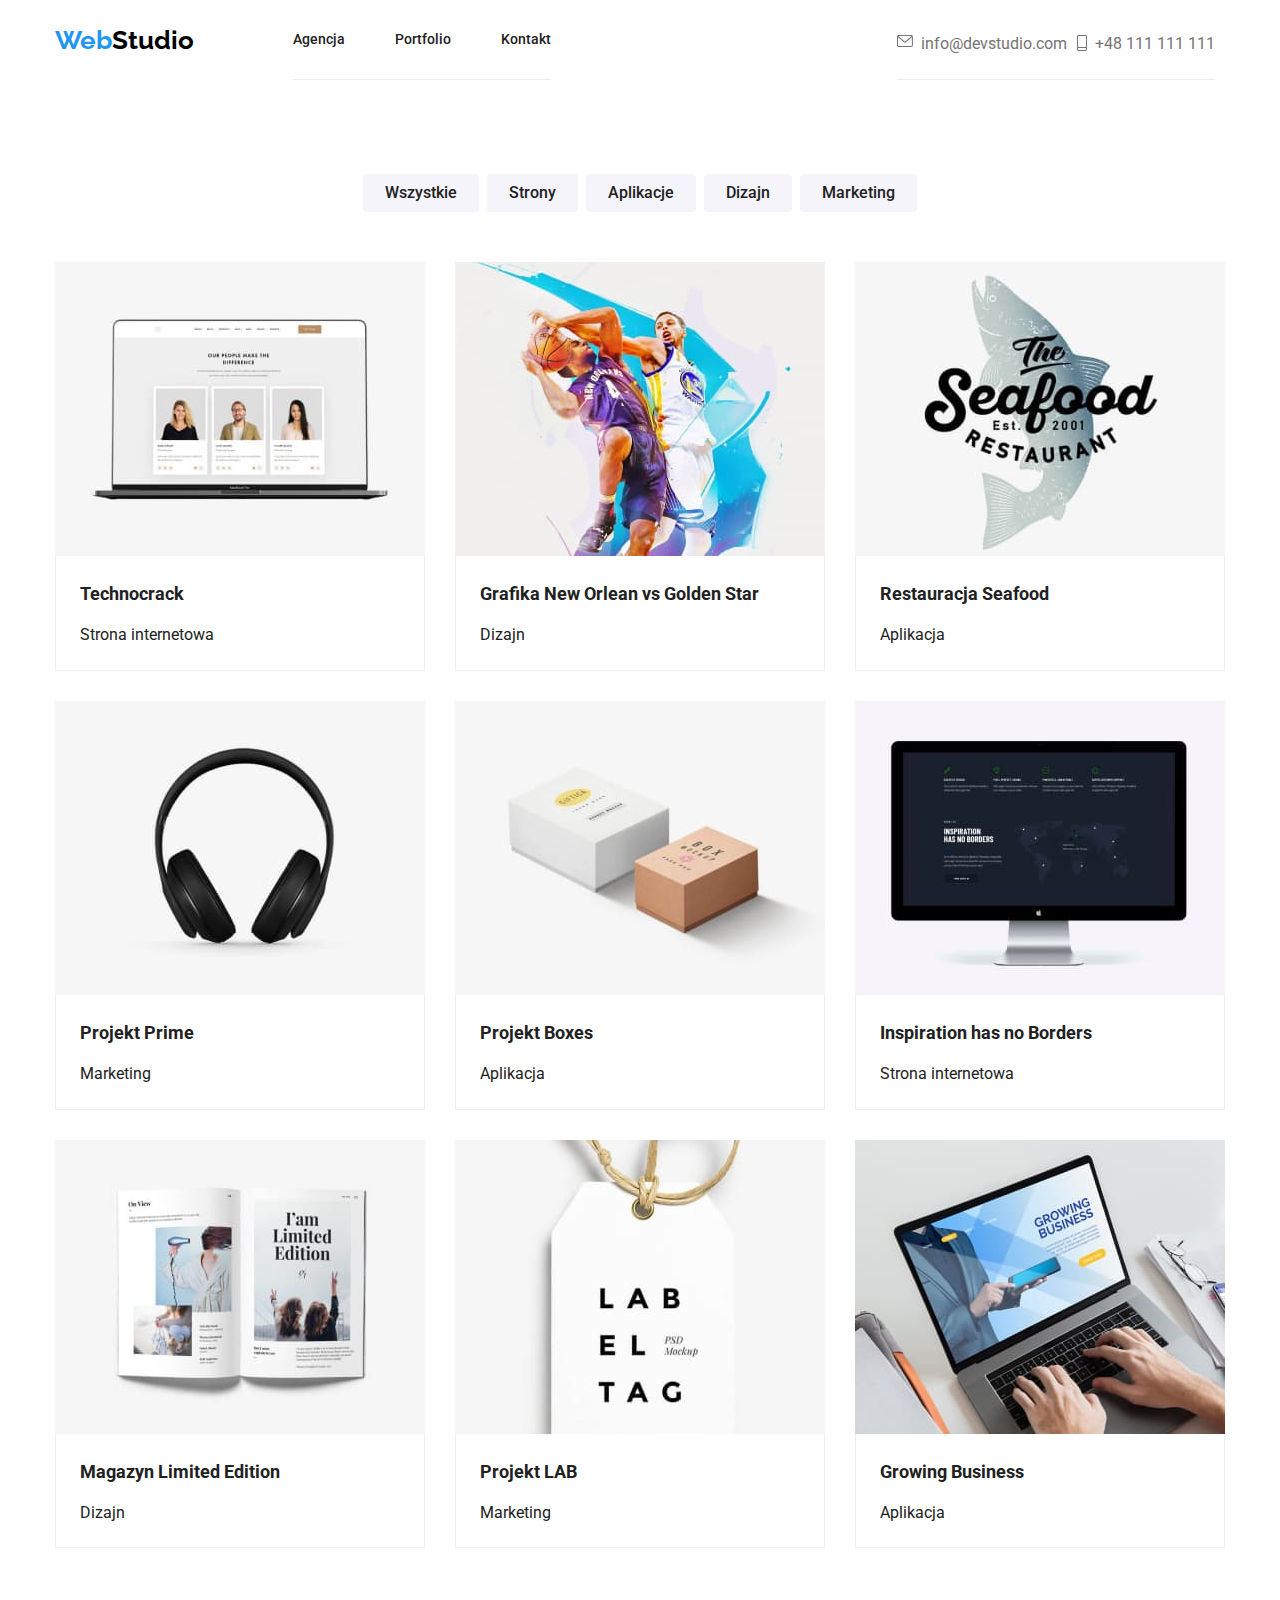
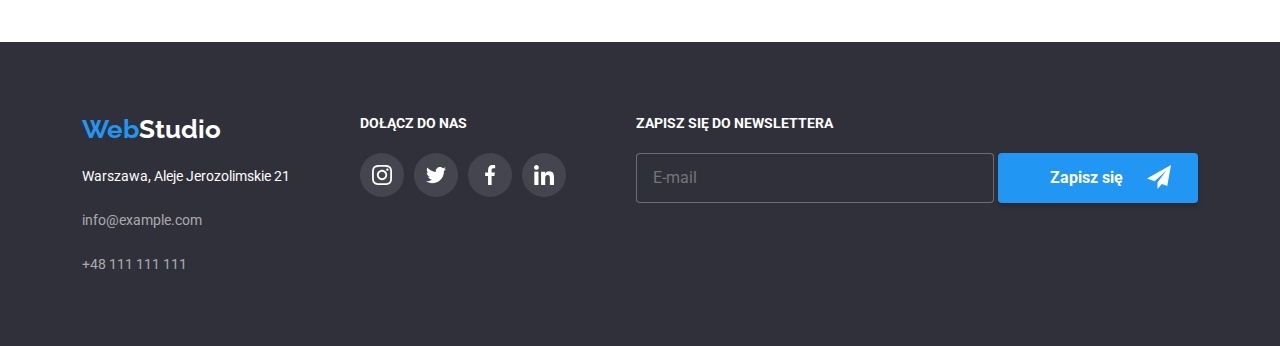
==== portfolio.html @ ea5249db "uppdated" ====
<!DOCTYPE html>
<html lang="en">
  <head>
    <meta charset="UTF-8" />
    <meta http-equiv="X-UA-Compatible" content="IE=edge" />
    <meta name="viewport" content="width=device-width, initial-scale=1.0" />
    <title>Document</title>
    <link
      rel="stylesheet"
      href="https://cdnjs.cloudflare.com/ajax/libs/modern-normalize/1.0.0/modern-normalize.min.css"
    />
    <link rel="preconnect" href="https://fonts.googleapis.com" />
    <link rel="preconnect" href="https://fonts.gstatic.com" crossorigin />
    <link
      href="https://fonts.googleapis.com/css2?family=Raleway:wght@700&family=Roboto:wght@400;500;700;900&display=swap"
      rel="stylesheet"
    />
    <link rel="stylesheet" href="./css/main.css" />
  </head>
  <body>
    <header-nav>
      <div class="container">
        <div class="header">
          <nav class="header-content">
            <a class="webstudio" href="/index.html"
              ><span class="webstudio__logo">Web</span
              ><span class="webstudio__logo2">Studio</span></a
            >
            <ul class="header-nav">
              <li>
                <a class="header-nav__link" href="./index.html">Agencja</a>
              </li>
              <li>
                <a class="header-nav__link" href="./portfolio.html"
                  >Portfolio</a
                >
              </li>
              <li><a class="header-nav__link" href="/kontakt">Kontakt</a></li>
            </ul>
          </nav>
          <ul class="header-nav-mail">
            <li>
              <a class="header-nav-mail__contact" href="mailto:info@devstudio.com"
                ><svg class="header-nav-mail__icon" width="16" height="12">
                  <use href="./images/icons.svg#icon-envelope"></use></svg>info@devstudio.com</a>
            </li>

            <li>
              <a class="header-nav-mail__contact" href="tel:+48111111111"
                ><svg class="header-nav-mail__icon" width="10" height="16">
                  <use href="./images/icons.svg#icon-Vector-tel"></use></svg>+48 111 111 111</a
              >
            </li>
          </ul>
        </div>
      </div>
    </header-nav>

    <main>
      <section>
        <div class="container">
          <ul class="portfolio">
            <li>
              <button class="portfolio__button" type="button">Wszystkie</button>
            </li>
            <li>
              <button class="portfolio__button" type="button">Strony</button>
            </li>
            <li>
              <button class="portfolio__button" type="button">Aplikacje</button>
            </li>
            <li>
              <button class="portfolio__button" type="button">Dizajn</button>
            </li>
            <li>
              <button class="portfolio__button" type="button">Marketing</button>
            </li>
          </ul>

          <ul class="grid">
            <li class="grid__item">
              <div class="grid__overlay--hidden">
                <img
                  src="./images/img8.jpg"
                  alt="strona internetowa technocrack"
                  width="370"
                  height="294"
                />
                <div class="grid__overlay">
                  <p class="grid__overlay-text">
                    Technocrack jest popularną platformą wykorzystywaną do
                    rozpowszechniania koronawirusa. Firmy wykorzystują tę
                    platformę do celów szpiegowskich i ataków na
                    niezabezpieczone serwery konkurencji
                  </p>
                </div>
              </div>
              <div class="grid__border-img">
                <h4 class="grid__title">Technocrack</h4>
                <h3 class="grid__subtitle">Strona internetowa</h3>
              </div>
            </li>
            <li class="grid__item">
              <div class="grid__overlay--hidden">
                <img
                  src="./images/img9.jpg"
                  alt="Grafika New Orlean vs Golden Star"
                  width="370"
                  height="294"
                />
                <div class="grid__overlay">
                  <p class="grid__overlay-text">
                    Technocrack jest popularną platformą wykorzystywaną do
                    rozpowszechniania koronawirusa. Firmy wykorzystują tę
                    platformę do celów szpiegowskich i ataków na
                    niezabezpieczone serwery konkurencji
                  </p>
                </div>
              </div>
              <div class="grid__border-img">
                <h4 class="grid__title">Grafika New Orlean vs Golden Star</h4>
                <h3 class="grid__subtitle">Dizajn</h3>
              </div>
            </li>
            <li class="grid__item">
              <div class="grid__overlay--hidden">
                <img
                  src="./images/img10.jpg"
                  alt="webstudio__logo aplikacji Restauracja Seafood"
                  width="370"
                  height="294"
                />
                <div class="grid__overlay">
                  <p class="grid__overlay-text">
                    Technocrack jest popularną platformą wykorzystywaną do
                    rozpowszechniania koronawirusa. Firmy wykorzystują tę
                    platformę do celów szpiegowskich i ataków na
                    niezabezpieczone serwery konkurencji
                  </p>
                </div>
              </div>
              <div class="grid__border-img">
                <h4 class="grid__title">Restauracja Seafood</h4>
                <h3 class="grid__subtitle">Aplikacja</h3>
              </div>
            </li>
            <li class="grid__item">
              <div class="grid__overlay--hidden">
                <img
                  src="./images/img11.jpg"
                  alt="Projekt Prime sluchawki"
                  width="370"
                  height="294"
                />
                <div class="grid__overlay">
                  <p class="grid__overlay-text">
                    Technocrack jest popularną platformą wykorzystywaną do
                    rozpowszechniania koronawirusa. Firmy wykorzystują tę
                    platformę do celów szpiegowskich i ataków na
                    niezabezpieczone serwery konkurencji
                  </p>
                </div>
              </div>
              <div class="grid__border-img">
                <h4 class="grid__title">Projekt Prime</h4>
                <h3 class="grid__subtitle">Marketing</h3>
              </div>
            </li>
            <li class="grid__item">
              <div class="grid__overlay--hidden">
                <img
                  src="./images/img12.jpg"
                  alt="Projekt Boxes dwa pudelka"
                  width="370"
                  height="294"
                />
                <div class="grid__overlay">
                  <p class="grid__overlay-text">
                    Technocrack jest popularną platformą wykorzystywaną do
                    rozpowszechniania koronawirusa. Firmy wykorzystują tę
                    platformę do celów szpiegowskich i ataków na
                    niezabezpieczone serwery konkurencji
                  </p>
                </div>
              </div>
              <div class="grid__border-img">
                <h4 class="grid__title">Projekt Boxes</h4>
                <h3 class="grid__subtitle">Aplikacja</h3>
              </div>
            </li>
            <li class="grid__item">
              <div class="grid__overlay--hidden">
                <img
                  src="./images/img13.jpg"
                  alt="Inspiration has no Borders monitor"
                  width="370"
                  height="294"
                />
                <div class="grid__overlay">
                  <p class="grid__overlay-text">
                    Technocrack jest popularną platformą wykorzystywaną do
                    rozpowszechniania koronawirusa. Firmy wykorzystują tę
                    platformę do celów szpiegowskich i ataków na
                    niezabezpieczone serwery konkurencji
                  </p>
                </div>
              </div>
              <div class="grid__border-img">
                <h4 class="grid__title">Inspiration has no Borders</h4>
                <h3 class="grid__subtitle">Strona internetowa</h3>
              </div>
            </li>
            <li class="grid__item">
              <div class="grid__overlay--hidden">
                <img
                  src="./images/img14.jpg"
                  alt="Magazyn Limited Edition"
                  width="370"
                  height="294"
                />
                <div class="grid__overlay">
                  <p class="grid__overlay-text">
                    Technocrack jest popularną platformą wykorzystywaną do
                    rozpowszechniania koronawirusa. Firmy wykorzystują tę
                    platformę do celów szpiegowskich i ataków na
                    niezabezpieczone serwery konkurencji
                  </p>
                </div>
              </div>
              <div class="grid__border-img">
                <h4 class="grid__title">Magazyn Limited Edition</h4>
                <h3 class="grid__subtitle">Dizajn</h3>
              </div>
            </li>
            <li class="grid__item">
              <div class="grid__overlay--hidden">
                <img
                  src="./images/img15.jpg"
                  alt="Projekt LAB etykieta"
                  width="370"
                  height="294"
                />
                <div class="grid__overlay">
                  <p class="grid__overlay-text">
                    Technocrack jest popularną platformą wykorzystywaną do
                    rozpowszechniania koronawirusa. Firmy wykorzystują tę
                    platformę do celów szpiegowskich i ataków na
                    niezabezpieczone serwery konkurencji
                  </p>
                </div>
              </div>
              <div class="grid__border-img">
                <h4 class="grid__title">Projekt LAB</h4>
                <h3 class="grid__subtitle">Marketing</h3>
              </div>
            </li>
            <li class="grid__item">
              <div class="grid__overlay--hidden">
                <img
                  src="./images/img16.jpg"
                  alt="Growing Business strona aplikacji"
                  width="370"
                  height="294"
                />
                <div class="grid__overlay">
                  <p class="grid__overlay-text">
                    Technocrack jest popularną platformą wykorzystywaną do
                    rozpowszechniania koronawirusa. Firmy wykorzystują tę
                    platformę do celów szpiegowskich i ataków na
                    niezabezpieczone serwery konkurencji
                  </p>
                </div>
              </div>
              <div class="grid__border-img">
                <h4 class="grid__title">Growing Business</h4>
                <h3 class="grid__subtitle">Aplikacja</h3>
              </div>
            </li>
          </ul>
        </div>
      </section>
    </main>

    <footer class="footer-container">
      <div class="container">
        <div class="footer-layout">
          <div class="footer">
            <div class="footer__webstudio">
              <a class="footer__webstudio-link" href="/"
                ><span class="footer__webstudio-logo">Web</span
                ><span class="footer__webstudio-logo3"> Studio</span></a
              >
            </div>
            <address class="footer__adress">
              Warszawa, Aleje Jerozolimskie 21
            </address>
            <ul class="footer-mail">
              <li class="footer-mail__contact">
                <a class="footer-mail__contact-link" href="mailto:info@example.com"
                  >info@example.com</a
                >
              </li>
              <li class="footer-mail__contact">
                <a class="footer-mail__contact-link" href="tel:+48111111111"
                  >+48 111 111 111</a
                >
              </li>
            </ul>
          </div>
          <div class="SM-footer">
            <span class="SM-footer__join-us">Dołącz do nas</span>
            <ul class="SM-footer__list">
              <li class="SM-footer__items">
                <a class="SM-footer__link" href="#"
                  ><svg class="SM-footer__icon" width="20" height="20">
                    <use
                      href="./images/icons.svg#icon-instagram-footer"
                    ></use></svg></a>
              </li>
              <li class="SM-footer__items">
                <a class="SM-footer__link" href="#"
                  ><svg class="SM-footer__icon" width="20" height="20">
                    <use
                      href="./images/icons.svg#icon-twitter-footer"
                    ></use></svg></a>
              </li>
              <li class="SM-footer__items">
                <a class="SM-footer__link" href="#"
                  ><svg class="SM-footer__icon" width="20" height="20">
                    <use
                      href="./images/icons.svg#icon-facebook-footer"
                    ></use></svg></a>
              </li>
              <li class="SM-footer__items">
                <a class="SM-footer__link" href="#"
                  ><svg class="SM-footer__icon" width="20" height="20">
                    <use
                      href="./images/icons.svg#icon-linkedin-footer"
                    ></use></svg></a>
              </li>
            </ul>
          </div>
          <div class="newsletter">
            <span class="newsletter__text">Zapisz się do newslettera</span>
            <form class="newsletter__join">
              <input
                class="newsletter__input"
                type="email"
                placeholder="E-mail"
              />
              <button class="newsletter__button" type="submit">
                <span class="newsletter__signUp">Zapisz się</span
                ><svg class="newsletter__icon" width="24" height="24">
                  <use href="./images/icons.svg#icon-icon-send"></use>
                </svg>
              </button>
            </form>
          </div>
        </div>
      </div>
    </footer>
  </body>
</html>
---- css/main.css ----
.grid__overlay--hidden {
  width: 370px;
  height: 294px;
  position: relative;
  overflow: hidden;
}

.grid__overlay {
  position: absolute;
  width: 100%;
  height: 101%;
  padding: 49px 45px 49px 24px;
}

.grid__overlay-text {
  font-family: "Roboto";
  font-style: normal;
  font-size: 18px;
  font-weight: 400;
  line-height: 28px;
  letter-spacing: 0.03em;
  color: var(--main-white);
  text-align: left;
}

.grid__overlay--hidden:hover .grid__overlay {
  -webkit-transform: translate(0%, -100%);
          transform: translate(0%, -100%);
  -webkit-transition: cubic-bezier(0.4, 0, 0.2, 1);
  transition: cubic-bezier(0.4, 0, 0.2, 1);
  background: rgba(33, 150, 243, 0.9);
  height: 100%;
  -webkit-transition-duration: 3s;
          transition-duration: 3s;
}

.is-hidden {
  -webkit-transform: translateX(-100%);
          transform: translateX(-100%);
}

@media screen and (max-width: 1199px) {
  .is-hidden {
    display: none;
  }
}
*,
*::after,
*::before {
  margin: 0;
  padding: 0;
}

ul {
  list-style-type: none;
}

a:link {
  text-decoration: none;
}

a:link .header-nav__contact {
  text-decoration: none;
}

a:visited {
  text-decoration: none;
}

a:active {
  text-decoration: none;
}

.container {
  max-width: 100%;
  padding: 0 15px;
  margin: 0 auto;
  -webkit-box-align: center;
      -ms-flex-align: center;
          align-items: center;
}

@media screen and (min-width: 480px) {
  .container {
    max-width: 480px;
  }
}
@media screen and (min-width: 768px) {
  .container {
    max-width: 768px;
  }
}
@media screen and (min-width: 1200px) {
  .container {
    max-width: 1200px;
  }
}
/*.container {
  max-width: 1200px;
  padding: 0 15px;
  margin: 0 auto;
  align-items: center;
}
*/
.webstudio {
  font-family: "Raleway", sans-serif;
  font-style: normal;
  font-weight: 700;
  font-size: 24px;
  line-height: 28px;
  width: 135px;
  text-align: left;
  top: 16px;
}
@media screen and (min-width: 768px) {
  .webstudio {
    top: 26px;
    margin-right: 83px;
  }
}
@media screen and (min-width: 1200px) {
  .webstudio {
    top: 24px;
    font-size: 26px;
    line-height: 31px;
    width: 145px;
    margin-right: 93px;
  }
}

/*.webstudio {


}*/
.footer__webstudio-link {
  font-family: "Raleway", sans-serif;
  font-style: normal;
  font-weight: 700;
  font-size: 26px;
  line-height: 31px;
  display: -webkit-box;
  display: -ms-flexbox;
  display: flex;
  -webkit-box-align: center;
      -ms-flex-align: center;
          align-items: center;
  -webkit-box-pack: center;
      -ms-flex-pack: center;
          justify-content: center;
}
@media screen and (min-width: 1200px) {
  .footer__webstudio-link {
    -webkit-box-align: baseline;
        -ms-flex-align: baseline;
            align-items: baseline;
    -webkit-box-pack: left;
        -ms-flex-pack: left;
            justify-content: left;
    text-align: left;
  }
}

.webstudio__logo {
  color: var(--main-blue);
}
.webstudio__logo:active {
  color: var(--main-blue);
}

.footer__webstudio-logo {
  color: var(--main-blue);
}
.footer__webstudio-logo:active {
  color: var(--main-blue);
}

.webstudio__logo2 {
  color: var(--logo-black);
  margin-right: 93px;
  -webkit-transition: color;
  transition: color;
  -webkit-transition-duration: 250ms;
          transition-duration: 250ms;
  -webkit-transition-timing-function: cubic-bezier(0.4, 0, 0.2, 1);
          transition-timing-function: cubic-bezier(0.4, 0, 0.2, 1);
}
.webstudio__logo2:active {
  color: var(--main-blue);
}

.footer__webstudio-logo3 {
  color: var(--main-white);
  -webkit-transition: color;
  transition: color;
  -webkit-transition-duration: 250ms;
          transition-duration: 250ms;
  -webkit-transition-timing-function: cubic-bezier(0.4, 0, 0.2, 1);
          transition-timing-function: cubic-bezier(0.4, 0, 0.2, 1);
}
.footer__webstudio-logo3:active {
  color: var(--main-blue);
}

.webstudio__logo:hover,
.webstudio__logo2:hover,
.webstudio__logo:focus,
.webstudio__logo2:focus {
  color: var(--main-blue);
}

.footer__webstudio-logo3:hover,
.footer__webstudio-logo3:focus {
  color: var(--main-blue);
}

.footer__webstudio-logo:hover,
.footer__webstudio-logo:focus {
  color: var(--main-blue);
}

.modal-content__link-legal {
  color: var(--main-blue);
  border-bottom: 1px solid var(--main-blue);
}
.modal-content__link-legal::after {
  color: var(--main-blue);
}

.backdrop {
  display: -webkit-box;
  display: -ms-flexbox;
  display: flex;
  position: fixed;
  left: 0;
  top: 0;
  width: 100%;
  height: 100%;
  background-color: rgba(0, 0, 0, 0.2);
  -webkit-transition: -webkit-transform 0.5s;
  transition: -webkit-transform 0.5s;
  transition: transform 0.5s;
  transition: transform 0.5s, -webkit-transform 0.5s;
}

.modal {
  height: 609px;
  width: 450px;
  left: 159px;
  top: 208px;
  border-radius: 4px;
  border-radius: 4px;
  background-color: rgb(255, 255, 255);
  -webkit-box-shadow: 0px 1px 3px rgba(0, 0, 0, 0.12), 0px 1px 1px rgba(0, 0, 0, 0.14), 0px 2px 1px rgba(0, 0, 0, 0.2);
  box-shadow: 0px 1px 3px rgba(0, 0, 0, 0.12), 0px 1px 1px rgba(0, 0, 0, 0.14), 0px 2px 1px rgba(0, 0, 0, 0.2);
  margin: auto;
  display: -webkit-box;
  display: -ms-flexbox;
  display: flex;
}

/* height: 581px;
 width: 528px;
 left: 536px;
 top: 221px;
 border-radius: 4px;
 background-color: rgba(255, 255, 255, 1);
 box-shadow: 0px 1px 3px rgba(0, 0, 0, 0.12), 0px 1px 1px rgba(0, 0, 0, 0.14),
   0px 2px 1px rgba(0, 0, 0, 0.2);
 margin: auto;
 display: flex;*/
.modal-btn {
  cursor: pointer;
  width: 30px;
  height: 30px;
  border-radius: 50%;
  background: rgb(255, 255, 255);
  border: 1px solid rgba(0, 0, 0, 0.1);
  margin: 8px 8px 543px 410px;
  position: fixed;
}

/*cursor: pointer;
width: 30px;
height: 30px;
border-radius: 50%;
background: rgba(255, 255, 255, 1);
border: 1px solid rgba(0, 0, 0, 0.1);
margin: 8px 8px 543px 490px;
position: fixed;*/
.modal-content__title {
  font-size: 20px;
  font-weight: 700;
  line-height: 23px;
  letter-spacing: 0.03em;
  text-align: center;
  color: var(--black-main);
  padding: 40px 40px 30px 40px;
}

.modal-content {
  width: 450px;
  height: 609px;
  display: -webkit-box;
  display: -ms-flexbox;
  display: flex;
  -webkit-box-orient: vertical;
  -webkit-box-direction: normal;
      -ms-flex-direction: column;
          flex-direction: column;
  -webkit-box-align: center;
      -ms-flex-align: center;
          align-items: center;
  /*display: flex;
  flex-direction: column;
  align-items: center;*/
}

.modal-content__items {
  width: 450px;
  height: 609px;
}

.modal-content__items .modal-content__icon-person {
  width: 12px;
  height: 12px;
  margin: 14px 15px 14px 15px;
}

.modal-content__items .modal-content__icon-tel {
  width: 13px;
  height: 13px;
  margin: 14px 15px 14px 15px;
}

.modal-content__items .modal-content__icon-email {
  width: 15px;
  height: 12px;
  margin: 14px 15px 14px 15px;
}

.modal-content__items .modal-content__input {
  border: 0;
  background-color: transparent;
}

.modal-content__items .modal-content__input:focus {
  outline: 0;
}

.modal-content__fieldset:has(input:focus) {
  -webkit-transition: border;
  transition: border;
  -webkit-transition-duration: 250ms;
          transition-duration: 250ms;
  -webkit-transition-timing-function: cubic-bezier(0.4, 0, 0.2, 1);
          transition-timing-function: cubic-bezier(0.4, 0, 0.2, 1);
  border-color: rgb(33, 150, 243);
}

.modal-content__fieldset:has(input:focus) .modal-content__icon-person {
  fill: rgb(33, 150, 243);
  -webkit-transition: fill;
  transition: fill;
  -webkit-transition-duration: 250ms;
          transition-duration: 250ms;
  -webkit-transition-timing-function: cubic-bezier(0.4, 0, 0.2, 1);
          transition-timing-function: cubic-bezier(0.4, 0, 0.2, 1);
}

.modal-content__fieldset:has(input:focus) .modal-content__icon-tel {
  fill: rgb(33, 150, 243);
  -webkit-transition: fill;
  transition: fill;
  -webkit-transition-duration: 250ms;
          transition-duration: 250ms;
  -webkit-transition-timing-function: cubic-bezier(0.4, 0, 0.2, 1);
          transition-timing-function: cubic-bezier(0.4, 0, 0.2, 1);
}

.modal-content__fieldset:has(input:focus) .modal-content__icon-email {
  fill: rgb(33, 150, 243);
  -webkit-transition: fill;
  transition: fill;
  -webkit-transition-duration: 250ms;
          transition-duration: 250ms;
  -webkit-transition-timing-function: cubic-bezier(0.4, 0, 0.2, 1);
          transition-timing-function: cubic-bezier(0.4, 0, 0.2, 1);
}

.modal-content__fieldset:has(input:invalid) {
  border-color: red;
}

.modal-content__fieldset {
  display: -webkit-box;
  display: -ms-flexbox;
  display: flex;
  position: relative;
  border-radius: 4px;
  margin: 20px 40px 28px 40px;
  width: 370px;
  height: 40px;
  border: 1px solid rgba(33, 33, 33, 0.2);
  background: var(--main-white);
  -webkit-box-shadow: 0px 1px 3px rgba(0, 0, 0, 0.12), 0px 1px 1px rgba(0, 0, 0, 0.14), 0px 2px 1px rgba(0, 0, 0, 0.2);
          box-shadow: 0px 1px 3px rgba(0, 0, 0, 0.12), 0px 1px 1px rgba(0, 0, 0, 0.14), 0px 2px 1px rgba(0, 0, 0, 0.2);
}
@media screen and (min-width: 1200px) {
  .modal-content__fieldset {
    width: 448px;
  }
}

.modal-content__items .modal-content__label {
  position: absolute;
  top: -18px;
  font-size: 12px;
}

.modal-content__items .modal-content__label-legal {
  position: static;
}

.modal-content__button-send {
  position: absolute;
  height: 50px;
  width: 200px;
  border-radius: 4px;
  border-color: transparent;
  background: rgb(33, 150, 243);
  -webkit-box-shadow: 0px 4px 4px 0px rgba(0, 0, 0, 0.15);
          box-shadow: 0px 4px 4px 0px rgba(0, 0, 0, 0.15);
  font-size: 16px;
  font-weight: 700;
  line-height: 30px;
  text-align: center;
  color: var(--main-white);
  -webkit-box-align: center;
      -ms-flex-align: center;
          align-items: center;
  margin: 30px 164px 40px 125px;
}
@media screen and (min-width: 1200px) {
  .modal-content__button-send {
    margin: 30px 164px 40px 164px;
  }
}

.modal-content__button-send:hover,
.modal-content__button-send:focus {
  cursor: pointer;
  -webkit-transition: border;
  transition: border;
  -webkit-transition-duration: 250ms;
          transition-duration: 250ms;
  -webkit-transition-timing-function: cubic-bezier(0.4, 0, 0.2, 1);
          transition-timing-function: cubic-bezier(0.4, 0, 0.2, 1);
}

.modal-content__checkboxinput {
  position: relative;
  text-align: center;
  width: 16px;
  height: 15px;
  border-radius: 2px;
  margin-right: 7px;
}

.modal-content__legal-agreement {
  position: absolute;
  top: 2px;
  left: 0;
  fill: var(--main-white);
  width: 16px;
  height: 16px;
  display: -webkit-inline-box;
  display: -ms-inline-flexbox;
  display: inline-flex;
  -webkit-box-align: center;
      -ms-flex-align: center;
          align-items: center;
  -webkit-box-pack: center;
      -ms-flex-pack: center;
          justify-content: center;
}

.modal-content__svg-legal {
  padding: 0;
  text-align: center;
  width: 10px;
  height: 10px;
  margin: 0;
  font-size: 14px;
  font-weight: 400;
  line-height: 24px;
  color: var(--main-silver);
}

.modal-content__checkboxinput:checked ~ .modal-content__legal-agreement {
  fill: var(--main-white);
  background: var(--main-blue);
  border-radius: 2px;
  border: 1px solid;
  -webkit-transition: fill, background-color;
  transition: fill, background-color;
  -webkit-transition-duration: 250ms;
          transition-duration: 250ms;
  -webkit-transition-timing-function: cubic-bezier(0.4, 0, 0.2, 1);
          transition-timing-function: cubic-bezier(0.4, 0, 0.2, 1);
}

.modal-content__fieldset-comment {
  display: -webkit-box;
  display: -ms-flexbox;
  display: flex;
  position: relative;
  border-radius: 4px;
  margin: 28px 40px 20px 40px;
  width: 370px;
  height: 120px;
  border: 1px solid rgba(33, 33, 33, 0.2);
  background: var(--main-white);
  -webkit-box-shadow: 0px 1px 3px rgba(0, 0, 0, 0.12), 0px 1px 1px rgba(0, 0, 0, 0.14), 0px 2px 1px rgba(0, 0, 0, 0.2);
          box-shadow: 0px 1px 3px rgba(0, 0, 0, 0.12), 0px 1px 1px rgba(0, 0, 0, 0.14), 0px 2px 1px rgba(0, 0, 0, 0.2);
}
.modal-content__fieldset-comment:has(input:focus) {
  -webkit-transition: border;
  transition: border;
  -webkit-transition-duration: 250ms;
          transition-duration: 250ms;
  -webkit-transition-timing-function: cubic-bezier(0.4, 0, 0.2, 1);
          transition-timing-function: cubic-bezier(0.4, 0, 0.2, 1);
  border-color: rgb(33, 150, 243);
}
@media screen and (min-width: 1200px) {
  .modal-content__fieldset-comment {
    width: 448px;
  }
}

.modal-content__fieldset-legal {
  position: relative;
  margin: 20px 40px 0px 54px;
  width: 370px;
  height: 14px;
  border: none;
  font-weight: 400;
  font-size: 12px;
  line-height: 24px;
  color: var(--main-silver);
  /*position: relative;
  margin: 20px 40px 0px 54px;
  width: 448px;
  height: 24px;
  border: none;
  font-weight: 400;
  font-size: 14px;
  line-height: 24px;
  color: var(--main-silver);*/
}
@media screen and (min-width: 1200px) {
  .modal-content__fieldset-legal {
    width: 448px;
    height: 24px;
    font-size: 14px;
  }
}

.modal-content__textarea {
  border: 5px;
  height: 96px;
  width: 338px;
  margin: -24px 16px 12px 16px;
  background-color: transparent;
}
.modal-content__textarea:focus {
  outline: 0;
}
@media screen and (min-width: 1200px) {
  .modal-content__textarea {
    width: 416px;
  }
}

/*.d-none {
    display: none;
}

.mobile-menu {
    position: absolute;
    top: 0;
    left: 0;
    width: 100vw;
    height: 100vw;
    background-color: var(--main-white);
    z-index: 2;

}
*/
.mobile-menu__overley {
  position: fixed;
  z-index: 999;
  width: 100%;
  height: 100%;
  opacity: 0;
  visibility: hidden;
  pointer-events: none;
  -webkit-transform: translateX(100%);
          transform: translateX(100%);
  -webkit-transition: opacity 250ms cubic-bezier(0.4, 0, 0.2, 1), visibility 250ms cubic-bezier(0.4, 0, 0.2, 1), -webkit-transform 250ms cubic-bezier(0.4, 0, 0.2, 1);
  transition: opacity 250ms cubic-bezier(0.4, 0, 0.2, 1), visibility 250ms cubic-bezier(0.4, 0, 0.2, 1), -webkit-transform 250ms cubic-bezier(0.4, 0, 0.2, 1);
  transition: transform 250ms cubic-bezier(0.4, 0, 0.2, 1), opacity 250ms cubic-bezier(0.4, 0, 0.2, 1), visibility 250ms cubic-bezier(0.4, 0, 0.2, 1);
  transition: transform 250ms cubic-bezier(0.4, 0, 0.2, 1), opacity 250ms cubic-bezier(0.4, 0, 0.2, 1), visibility 250ms cubic-bezier(0.4, 0, 0.2, 1), -webkit-transform 250ms cubic-bezier(0.4, 0, 0.2, 1);
}

.mobile-menu__overley.is-open {
  -webkit-transform: translateX(0);
          transform: translateX(0);
  opacity: 1;
  pointer-events: initial;
  visibility: visible;
}

.mobile-menu {
  display: -webkit-box;
  display: -ms-flexbox;
  display: flex;
  -webkit-box-orient: vertical;
  -webkit-box-direction: normal;
      -ms-flex-direction: column;
          flex-direction: column;
  padding: 48px 40px;
  width: 100%;
  height: 100%;
  position: relative;
  color: var(--black-main);
  opacity: 1;
  background-color: var(--main-white);
  z-index: 998;
}
@media screen and (min-width: 768px) {
  .mobile-menu {
    display: none;
  }
}
.mobile-menu__btn {
  position: absolute;
  background-color: var(--main-white);
  border: none;
  right: 10px;
  top: 10px;
  cursor: pointer;
  -webkit-transition: fill 250ms cubic-bezier(0.4, 0, 0.2, 1);
  transition: fill 250ms cubic-bezier(0.4, 0, 0.2, 1);
}
.mobile-menu__btn:hover, .mobile-menu__btn:focus {
  fill: var(--main-blue);
}
.mobile-menu__link-nav {
  font-weight: 500;
  font-size: 40px;
  line-height: 1.175;
  letter-spacing: 0.02em;
  color: var(--black-main);
}
.mobile-menu__item-nav:not(:last-child) {
  margin-bottom: 32px;
}
.mobile-menu__list-nav {
  margin-bottom: auto;
}
.mobile-menu__link-contact-tel {
  margin-bottom: 32px;
  font-weight: 500;
  font-size: 34px;
  line-height: 1.1764705882;
  letter-spacing: 0.02em;
  color: var(--main-blue);
}
.mobile-menu__list-contact-tel {
  margin-bottom: 32px;
}
.mobile-menu__link-contact-mailto {
  font-weight: 500;
  font-size: 24px;
  line-height: 1.1666666667;
  letter-spacing: 0.02em;
  color: var(--black-main);
}
.mobile-menu__list-contact-mailto {
  margin-bottom: 64px;
}
.mobile-menu__list-social {
  display: -webkit-box;
  display: -ms-flexbox;
  display: flex;
  -ms-flex-wrap: wrap;
      flex-wrap: wrap;
  gap: 10px;
}
.mobile-menu__link-social {
  font-weight: 500;
  font-size: 18px;
  line-height: 1.2222222222;
  letter-spacing: 0.02em;
  color: var(--main-blue);
}
.mobile-menu__item-social:not(:last-child) .mobile-menu__link-social {
  display: -webkit-box;
  display: -ms-flexbox;
  display: flex;
  padding-right: 10px;
  border-right: 1px solid rgba(33, 33, 33, 0.2);
}
.mobile-menu__icon {
  margin-top: 21px;
  margin-right: 21px;
}
.mobile-menu__icon:hover, .mobile-menu__icon:focus {
  fill: var(--main-blue);
}
.mobile-menu__item-nav {
  color: var(--black-main);
}

.mobile-menu__link-nav:hover,
.mobile-menu__link-nav:focus {
  color: var(--main-blue);
}

.mobile-menu__link-nav:active {
  color: var(--main-blue);
}

.footer-container {
  background-color: var(--background-grey);
}

.footer-layout {
  display: -webkit-box;
  display: -ms-flexbox;
  display: flex;
  -webkit-box-orient: vertical;
  -webkit-box-direction: normal;
      -ms-flex-direction: column;
          flex-direction: column;
  padding-top: 72px;
  padding-bottom: 60px;
  -ms-flex-wrap: wrap;
      flex-wrap: wrap;
  -webkit-box-pack: center;
      -ms-flex-pack: center;
          justify-content: center;
  /* @media screen and (max-width: 1199px) {
       text-align: center;
     }
     @media screen and (min-width: 768px) {
       display: flex;
       flex-wrap: wrap;
       align-items: baseline;
     }

     @media screen and (min-width: 1200px) {
       display: flex;
       align-items: baseline;
     }
       margin-bottom: 60px;
     @media screen and (min-width: 768px) {
       margin-right: 165px;
       margin-left: 76px;
     }

     @media screen and (min-width: 1200px) {
       margin-right: 80px;
       margin-bottom: 0px;
       margin-left: 0;
     }*/
}
@media screen and (min-width: 768px) {
  .footer-layout {
    -webkit-box-orient: horizontal;
    -webkit-box-direction: normal;
        -ms-flex-direction: row;
            flex-direction: row;
  }
}
@media screen and (min-width: 1200px) {
  .footer-layout {
    -ms-flex-wrap: nowrap;
        flex-wrap: nowrap;
  }
}

.footer__adress {
  font-style: normal;
  font-weight: 400;
  font-size: 14px;
  line-height: 1.71;
  color: var(--main-white);
  padding: 0;
  margin-bottom: 9px;
  -webkit-transition: color;
  transition: color;
  -webkit-transition-duration: 250ms;
          transition-duration: 250ms;
  -webkit-transition-timing-function: cubic-bezier(0.4, 0, 0.2, 1);
          transition-timing-function: cubic-bezier(0.4, 0, 0.2, 1);
}
.footer__adress:active {
  color: var(--main-blue);
}
.footer__adress:hover {
  color: var(--main-blue);
}
.footer__adress:focus {
  color: var(--main-blue);
}

.footer {
  padding-left: 0;
  text-align: center;
  margin-bottom: 60px;
}
@media screen and (min-width: 786px) and (max-width: 1199px) {
  .footer {
    margin-bottom: 0;
    margin-right: 144px;
  }
}
@media screen and (min-width: 1200px) {
  .footer {
    text-align: left;
    margin-bottom: 0;
  }
}

.footer-mail {
  padding-left: 0;
  text-align: center;
}
@media screen and (min-width: 1200px) {
  .footer-mail {
    text-align: left;
  }
}

.footer-mail__contact {
  padding: 9px 0;
}

.footer__webstudio {
  padding: 0 0 20px;
  -webkit-box-pack: center;
      -ms-flex-pack: center;
          justify-content: center;
}

.footer-mail__contact-link {
  font-style: normal;
  font-weight: 400;
  font-size: 14px;
  line-height: 1.86;
  color: var(--font-footer);
  padding-top: 0px;
  -webkit-transition: color;
  transition: color;
  -webkit-transition-duration: 250ms;
          transition-duration: 250ms;
  -webkit-transition-timing-function: cubic-bezier(0.4, 0, 0.2, 1);
          transition-timing-function: cubic-bezier(0.4, 0, 0.2, 1);
}
.footer-mail__contact-link:active {
  color: var(--main-blue);
}
.footer-mail__contact-link:hover {
  color: var(--main-blue);
}
.footer-mail__contact-link:focus {
  color: var(--main-blue);
}

.SM-footer {
  margin: 0;
  text-align: center;
  -webkit-box-pack: center;
      -ms-flex-pack: center;
          justify-content: center;
  -webkit-box-align: center;
      -ms-flex-align: center;
          align-items: center;
}
@media screen and (min-width: 1200px) {
  .SM-footer {
    padding-left: 70px;
    text-align: left;
  }
}

.SM-footer__list {
  display: -webkit-box;
  display: -ms-flexbox;
  display: flex;
  -webkit-box-orient: horizontal;
  -webkit-box-direction: normal;
      -ms-flex-direction: row;
          flex-direction: row;
  padding-top: 20px;
  gap: 10px;
  -webkit-box-pack: center;
      -ms-flex-pack: center;
          justify-content: center;
}

.SM-footer__link {
  display: -webkit-box;
  display: -ms-flexbox;
  display: flex;
  width: 44px;
  height: 44px;
  background-color: rgba(255, 255, 255, 0.1);
  border-radius: 50%;
  -webkit-box-align: center;
      -ms-flex-align: center;
          align-items: center;
  -webkit-box-pack: center;
      -ms-flex-pack: center;
          justify-content: center;
  -webkit-transition: fill, background-color;
  transition: fill, background-color;
  -webkit-transition-duration: 250ms;
          transition-duration: 250ms;
  -webkit-transition-timing-function: cubic-bezier(0.4, 0, 0.2, 1);
          transition-timing-function: cubic-bezier(0.4, 0, 0.2, 1);
}
.SM-footer__link:hover {
  cursor: pointer;
  --color3: var(--main-white);
  background-color: var(--main-blue);
}
.SM-footer__link:focus {
  cursor: pointer;
  --color3: var(--main-white);
  background-color: var(--main-blue);
}

.SM-footer__icon {
  width: 20px;
  height: 20px;
}

.SM-footer__join-us {
  font-style: normal;
  font-weight: 700;
  font-size: 14px;
  line-height: 16px;
  color: var(--main-white);
  padding: 0;
  margin-bottom: 20px;
  text-transform: uppercase;
}

.newsletter {
  text-align: center;
  margin-top: 60px;
  /*margin-right: auto;
  margin-left: auto;
  @media screen and (min-width: 1200px) {
    margin: 0;*/
}
@media screen and (min-width: 1200px) {
  .newsletter {
    padding-left: 70px;
    margin-top: 0;
    text-align: left;
  }
}

.newsletter__text {
  font-size: 14px;
  font-weight: 700;
  line-height: 16px;
  text-align: left;
  color: var(--main-white);
  text-transform: uppercase;
}

.newsletter__join {
  padding-top: 20px;
}
@media screen and (min-width: 768px) and (max-width: 1199px) {
  .newsletter__join {
    display: -webkit-box;
    display: -ms-flexbox;
    display: flex;
    -webkit-box-orient: vertical;
    -webkit-box-direction: normal;
        -ms-flex-direction: column;
            flex-direction: column;
    -webkit-box-align: center;
        -ms-flex-align: center;
            align-items: center;
  }
}

.newsletter__input {
  height: 50px;
  width: 100%;
  border-radius: 4px;
  border: 1px solid rgba(255, 255, 255, 0.3);
  background-color: rgb(47, 48, 58);
  padding-left: 16px;
  margin-bottom: 20px;
  /*color: var(--logo-footer);
      padding: 0 16px;
      width: 100%;
      height: 50px;
      margin-bottom: 20px;

      border: 1px solid rgba(255, 255, 255, 0.3);
      box-shadow: 0px 4px 4px rgba(0, 0, 0, 0.15);
      border-radius: 4px;

      background-color: #2f303a;
      @media screen and (min-width: 768px) {
        width: 450px;
        display: flex;
      }
      @media screen and (min-width: 1200px) {
        width: 358px;
        margin-bottom: 0;
      }*/
}
@media screen and (min-width: 768px) {
  .newsletter__input {
    width: 450px;
  }
}
@media screen and (min-width: 768px) {
  .newsletter__input {
    width: 358px;
  }
}
.newsletter__input:hover {
  outline-color: rgba(33, 150, 243, 0);
}
.newsletter__input:focus {
  outline-color: rgba(33, 150, 243, 0);
}

.newsletter__button {
  height: 50px;
  width: 200px;
  border-radius: 4px;
  background-color: var(--main-blue);
  -webkit-box-shadow: 0px 4px 4px rgba(0, 0, 0, 0.15);
          box-shadow: 0px 4px 4px rgba(0, 0, 0, 0.15);
  font-size: 16px;
  font-weight: 700;
  line-height: 30px;
  text-align: center;
  color: var(--main-white);
  -webkit-box-align: center;
      -ms-flex-align: center;
          align-items: center;
  border: none;
}
.newsletter__signUp {
  margin-right: 24px;
}

.newsletter__icon {
  fill: var(--main-white);
  position: absolute;
  margin-top: 2px;
}

/*.footer {
  &__link-logo {
    color: var(--logo-text);
    font-family: Raleway, sans-serif;
    font-weight: 700;
    font-size: 24px;
    line-height: calc(28 / 24);
    letter-spacing: 0.03em;
    @extend %reset-link;
    @media screen and (min-width: 1200px) {
      font-size: 26px;
      line-height: calc(31 / 26);
    }
  }
  &__logo-studio {
    color: var(--logo-footer);
    font-family: raleway, sans-serif;
    font-weight: 700;
    font-size: 24px;
    line-height: calc(28 / 24);
    letter-spacing: 0.03em;
    @media screen and (min-width: 1200px) {
      font-size: 26px;
      line-height: calc(31 / 26);
    }
  }
  &__addres {
    font-size: 14px;
    line-height: calc(24 / 14);
    letter-spacing: 0.03em;
    font-style: normal;
    color: var(--logo-footer);
  }
  &__link {
    font-size: 14px;
    line-height: 1.7;
    letter-spacing: 0.03em;
    color: rgba(250, 250, 250, 0.6);

    transition: color 250ms cubic-bezier(0.4, 0, 0.2, 1);
    @extend %reset-link;
  }
  &__list :hover,
  &__list :focus {
    color: var(--logo-text);
  }
  &__social-title {
    margin-bottom: 20px;
    font-weight: 700;
    font-size: 14px;
    line-height: calc(16 / 14);
    letter-spacing: 0.03em;
    text-transform: uppercase;

    color: var(--logo-footer);
  }
  &__forms-title {
    margin-bottom: 20px;
    font-weight: 700;
    font-size: 14px;
    line-height: calc(16 / 14);
    letter-spacing: 0.03em;
    text-transform: uppercase;
    color: var(--logo-footer);
  }
}*/
.header-nav {
  border-bottom: 1px solid;
  border-color: var(--border-header);
  border-top: none;
}

.header-nav .header-nav__link {
  font-style: normal;
  font-weight: 500;
  font-size: 14px;
  line-height: 1.14;
  color: var(--black-main);
  display: -webkit-box;
  display: -ms-flexbox;
  display: flex;
  -webkit-transition: color;
  transition: color;
  -webkit-transition-duration: 250ms;
          transition-duration: 250ms;
  -webkit-transition-timing-function: cubic-bezier(0.4, 0, 0.2, 1);
          transition-timing-function: cubic-bezier(0.4, 0, 0.2, 1);
}

.header-nav__link::after {
  color: var(--main-blue);
}

.header-nav-mail__contact {
  color: var(--main-silver);
  text-decoration: none;
  -webkit-transition: color;
  transition: color;
  -webkit-transition-duration: 250ms;
          transition-duration: 250ms;
  -webkit-transition-timing-function: cubic-bezier(0.4, 0, 0.2, 1);
          transition-timing-function: cubic-bezier(0.4, 0, 0.2, 1);
}
.header-nav-mail__contact:hover svg {
  color: var(--main-blue);
  fill: var(--main-blue);
}
.header-nav-mail__contact:focus svg {
  color: var(--main-blue);
  fill: var(--main-blue);
}
@media screen and (min-width: 768px) {
  .header-nav-mail__contact {
    display: -webkit-box;
    display: -ms-flexbox;
    display: flex;
    margin-top: 10px;
    -webkit-box-orient: horizontal;
    -webkit-box-direction: normal;
        -ms-flex-direction: row;
            flex-direction: row;
    gap: 8px;
  }
}

.header-nav .header-nav__link {
  font-style: normal;
  font-weight: 500;
  font-size: 14px;
  line-height: 1.14;
  color: var(--black-main);
  display: -webkit-box;
  display: -ms-flexbox;
  display: flex;
  -webkit-transition: color;
  transition: color;
  -webkit-transition-duration: 250ms;
          transition-duration: 250ms;
  -webkit-transition-timing-function: cubic-bezier(0.4, 0, 0.2, 1);
          transition-timing-function: cubic-bezier(0.4, 0, 0.2, 1);
}

.header-nav .header-nav__link:active {
  color: var(--main-blue);
}

.header-nav .header-nav__link:hover,
.header-nav .header-nav__link:focus {
  color: var(--main-blue);
}

.header-nav-mail:active {
  color: var(--main-blue);
}

.header-nav-mail:focus,
.header-nav-mail:hover {
  color: var(--main-blue);
}

.header {
  width: 100%;
  display: -webkit-box;
  display: -ms-flexbox;
  display: flex;
  -webkit-box-orient: horizontal;
  -webkit-box-direction: normal;
      -ms-flex-direction: row;
          flex-direction: row;
  -webkit-box-align: center;
      -ms-flex-align: center;
          align-items: center;
  -webkit-box-pack: justify;
      -ms-flex-pack: justify;
          justify-content: space-between;
}

.header-nav {
  display: -webkit-box;
  display: -ms-flexbox;
  display: flex;
  -webkit-box-orient: horizontal;
  -webkit-box-direction: normal;
      -ms-flex-direction: row;
          flex-direction: row;
  -webkit-box-align: center;
      -ms-flex-align: center;
          align-items: center;
  gap: 46px;
  height: 80px;
  -webkit-box-pack: justify;
      -ms-flex-pack: justify;
          justify-content: space-between;
  display: none;
}
@media screen and (min-width: 768px) {
  .header-nav {
    display: -webkit-box;
    display: -ms-flexbox;
    display: flex;
    gap: 50px;
  }
}
.header-nav__btn {
  background-color: transparent;
  display: -webkit-inline-box;
  display: -ms-inline-flexbox;
  display: inline-flex;
  cursor: pointer;
  border: none;
  margin: 0;
  padding: 0;
  display: -webkit-box;
  display: -ms-flexbox;
  display: flex;
  -webkit-transition: fill 250ms cubic-bezier(0.4, 0, 0.2, 1);
  transition: fill 250ms cubic-bezier(0.4, 0, 0.2, 1);
}
@media screen and (min-width: 768px) {
  .header-nav__btn {
    display: none;
  }
}
.header-nav__icon-menu {
  display: -webkit-box;
  display: -ms-flexbox;
  display: flex;
  -webkit-box-pack: justify;
      -ms-flex-pack: justify;
          justify-content: space-between;
}

.header-nav-mail {
  border-bottom: 1px solid;
  border-color: var(--border-header);
  border-top: none;
  fill: var(--icon-socialmedia);
  margin-right: 10px;
  -webkit-transition: fill;
  transition: fill;
  -webkit-transition-duration: 250ms;
          transition-duration: 250ms;
  -webkit-transition-timing-function: cubic-bezier(0.4, 0, 0.2, 1);
          transition-timing-function: cubic-bezier(0.4, 0, 0.2, 1);
  display: -webkit-box;
  display: -ms-flexbox;
  display: flex;
  -webkit-box-orient: horizontal;
  -webkit-box-direction: normal;
      -ms-flex-direction: row;
          flex-direction: row;
  -webkit-box-align: center;
      -ms-flex-align: center;
          align-items: center;
  gap: 46px;
  height: 80px;
  -webkit-box-pack: justify;
      -ms-flex-pack: justify;
          justify-content: space-between;
  display: none;
}
.header-nav-mail:hover {
  fill: var(--main-blue);
  cursor: pointer;
}
.header-nav-mail__icon {
  fill: var(--main-silver);
}
@media screen and (min-width: 768px) {
  .header-nav-mail {
    margin-left: 101px;
    display: -webkit-box;
    display: -ms-flexbox;
    display: flex;
    -ms-flex-wrap: wrap;
        flex-wrap: wrap;
    gap: 10px;
  }
}
.header-nav-mail__btn {
  background-color: transparent;
  display: -webkit-inline-box;
  display: -ms-inline-flexbox;
  display: inline-flex;
  cursor: pointer;
  border: none;
  margin: 0;
  padding: 0;
  display: -webkit-box;
  display: -ms-flexbox;
  display: flex;
  -webkit-transition: fill 250ms cubic-bezier(0.4, 0, 0.2, 1);
  transition: fill 250ms cubic-bezier(0.4, 0, 0.2, 1);
}
@media screen and (min-width: 768px) {
  .header-nav-mail__btn {
    display: none;
  }
}
.header-nav-mail__icon-menu {
  display: -webkit-box;
  display: -ms-flexbox;
  display: flex;
  -webkit-box-pack: justify;
      -ms-flex-pack: justify;
          justify-content: space-between;
}

.header-content {
  display: -webkit-box;
  display: -ms-flexbox;
  display: flex;
  -webkit-box-align: center;
      -ms-flex-align: center;
          align-items: center;
  height: 60px;
}
@media screen and (min-width: 768px) {
  .header-content {
    height: 80px;
  }
}

.lorem-wrapper {
  padding: 0;
  display: -webkit-box;
  display: -ms-flexbox;
  display: flex;
  -webkit-box-orient: vertical;
  -webkit-box-direction: normal;
      -ms-flex-direction: column;
          flex-direction: column;
  gap: 30px;
  padding-top: 94px;
  -webkit-box-pack: center;
      -ms-flex-pack: center;
          justify-content: center;
  -ms-flex-wrap: wrap;
      flex-wrap: wrap;
  gap: 30px;
}
@media screen and (min-width: 768px) {
  .lorem-wrapper {
    gap: 30px;
    -webkit-box-orient: horizontal;
    -webkit-box-direction: normal;
        -ms-flex-direction: row;
            flex-direction: row;
  }
}
@media screen and (min-width: 1200px) {
  .lorem-wrapper {
    -ms-flex-wrap: nowrap;
        flex-wrap: nowrap;
    gap: 30px;
    -webkit-box-orient: horizontal;
    -webkit-box-direction: normal;
        -ms-flex-direction: row;
            flex-direction: row;
  }
}

@media screen and (min-width: 768px) {
  .lorem-wrapper__items {
    -ms-flex-preferred-size: 354px;
        flex-basis: 354px;
    gap: 30px;
    width: 50%;
  }
}
@media screen and (min-width: 1200px) {
  .lorem-wrapper__items {
    -ms-flex-preferred-size: 354px;
        flex-basis: 354px;
    gap: 30px;
    width: 25%;
  }
}

.lorem-wrapper__title {
  margin-bottom: 10px;
  padding: 0;
  color: var(--black-main);
  font-size: 14px;
  font-weight: 700;
  line-height: 1.36;
  margin-top: 0;
  display: -webkit-box;
  display: -ms-flexbox;
  display: flex;
  -webkit-box-pack: center;
      -ms-flex-pack: center;
          justify-content: center;
}
@media screen and (min-width: 768px) {
  .lorem-wrapper__title {
    -webkit-box-pack: left;
        -ms-flex-pack: left;
            justify-content: left;
  }
}
@media screen and (min-width: 1200px) {
  .lorem-wrapper__title {
    -webkit-box-pack: left;
        -ms-flex-pack: left;
            justify-content: left;
  }
}

.lorem-wrapper__icon {
  border-radius: 4px;
  display: -webkit-box;
  display: -ms-flexbox;
  display: flex;
  background-color: #f5f4fa;
  height: 120px;
  margin-bottom: 30px;
  -webkit-box-align: center;
      -ms-flex-align: center;
          align-items: center;
  -webkit-box-pack: center;
      -ms-flex-pack: center;
          justify-content: center;
  margin-top: 0;
  -webkit-transition: fill, border;
  transition: fill, border;
  -webkit-transition-duration: 250ms;
          transition-duration: 250ms;
  -webkit-transition-timing-function: cubic-bezier(0.4, 0, 0.2, 1);
          transition-timing-function: cubic-bezier(0.4, 0, 0.2, 1);
}
.lorem-wrapper__icon:hover {
  fill: var(--main-blue);
  cursor: pointer;
  border: 1px solid var(--main-blue);
}
.lorem-wrapper__icon:focus {
  fill: var(--main-blue);
  cursor: pointer;
  border: 1px solid var(--main-blue);
}
@media screen and (min-width: 768px) {
  .lorem-wrapper__icon {
    padding: 25px 142px;
  }
}
@media screen and (min-width: 1200px) {
  .lorem-wrapper__icon {
    padding: 25px 100px;
  }
}

.lorem {
  /*@extend %section-mobile !optional;*/
}
@media screen and (min-width: 1200px) {
  .lorem {
    padding: 94px 0;
  }
}

/*.lorem-wrapper__title {
  color: var(--black-main);
  font-style: normal;
  font-size: 14px;
  font-weight: 700;
  line-height: 1.36;
  margin-bottom: 10px;
  margin-top: 0;
}

.lorem-wrapper {
  padding: 0;
  display: flex;
  flex-direction: row;
  gap: 30px;
  padding-top: 94px;
}

.lorem-wrapper__items {
  width: 25%;
}

.lorem-wrapper__icon {
  display: flex;
  justify-items: center;
  justify-content: center;
  align-items: center;
  margin-bottom: 30px;
  border-radius: 4px;
  height: 120px;
  width: 270px;
  background: #f5f4fa;
  margin-top: 0;
  transition: fill, border;
  transition-duration: 250ms;
  transition-timing-function: cubic-bezier(0.4, 0, 0.2, 1);
  &:hover {
  fill: var(--main-blue);
  cursor: pointer;
  border: 1px solid var(--main-blue);
}
&:focus {
  fill: var(--main-blue);
  cursor: pointer;
  border: 1px solid var(--main-blue);
}
}
*/
.our-customers {
  padding: 60px 0;
}
@media screen and (min-width: 768px) {
  .our-customers {
    padding-bottom: 75px;
  }
}
@media screen and (min-width: 1200px) {
  .our-customers {
    padding: 94px 0;
  }
}

.our-customers__title {
  color: var(--black-main);
  font-style: normal;
  font-size: 28px;
  font-weight: 700;
  line-height: 1.17;
  text-align: center;
  margin-top: 60px;
  margin-bottom: 30px;
}
@media screen and (min-width: 1200px) {
  .our-customers__title {
    margin-bottom: 50px;
    margin-top: 94px;
    font-size: 36px;
    line-height: 1.16;
  }
}

.our-customers__content {
  width: 100%;
  padding: 0 0 94px;
  display: -webkit-box;
  display: -ms-flexbox;
  display: flex;
  -webkit-box-orient: horizontal;
  -webkit-box-direction: normal;
      -ms-flex-direction: row;
          flex-direction: row;
  -ms-flex-wrap: wrap;
      flex-wrap: wrap;
  -webkit-box-align: center;
      -ms-flex-align: center;
          align-items: center;
  -webkit-box-pack: center;
      -ms-flex-pack: center;
          justify-content: center;
  gap: 30px;
}
@media screen and (min-width: 1200px) {
  .our-customers__content {
    -ms-flex-wrap: nowrap;
        flex-wrap: nowrap;
  }
}

.our-customers__link {
  display: -webkit-box;
  display: -ms-flexbox;
  display: flex;
  width: 170px;
  width: 100%;
  height: 92px;
  background-color: #ffffff;
  border-radius: 4px;
  -webkit-box-align: center;
      -ms-flex-align: center;
          align-items: center;
  -webkit-box-pack: center;
      -ms-flex-pack: center;
          justify-content: center;
  -webkit-transition: border;
  transition: border;
  -webkit-transition-duration: 250ms;
          transition-duration: 250ms;
  -webkit-transition-timing-function: cubic-bezier(0.4, 0, 0.2, 1);
          transition-timing-function: cubic-bezier(0.4, 0, 0.2, 1);
}
.our-customers__link .our-customers:hover {
  border: 1px solid var(--main-blue);
}
.our-customers__link .our-customers:focus {
  border: 1px solid var(--main-blue);
}

.our-customers__link:hover svg,
.our-customers__link:focus svg {
  cursor: pointer;
  fill: var(--main-blue);
  -webkit-transition: fill;
  transition: fill;
  -webkit-transition-duration: 250ms;
          transition-duration: 250ms;
  -webkit-transition-timing-function: cubic-bezier(0.4, 0, 0.2, 1);
          transition-timing-function: cubic-bezier(0.4, 0, 0.2, 1);
}

.our-customers__items {
  color: rgb(175, 177, 184);
  border: 1px solid var(--our-customers-border);
  border-radius: 4px;
  fill: var(--our-customers-border);
  -ms-flex-preferred-size: 210px;
      flex-basis: 210px;
}
@media screen and (min-width: 768px) {
  .our-customers__items {
    -ms-flex-preferred-size: 226px;
        flex-basis: 226px;
  }
}
@media screen and (min-width: 1200px) {
  .our-customers__items {
    -ms-flex-preferred-size: 170px;
        flex-basis: 170px;
  }
}

.our-customers__icon {
  width: 106px;
  height: 60.04px;
  fill: var(--icon-socialmedia);
}

.our-team {
  background-color: var(--background-white);
  margin-top: 60px;
}
@media screen and (max-width: 1199px) {
  .our-team {
    padding: 60px 0;
  }
}

.our-team__title {
  color: var(--black-main);
  font-style: normal;
  font-size: 28px;
  font-weight: 700;
  line-height: 1.17;
  text-align: center;
  margin-top: 60px;
  margin-bottom: 30px;
}
@media screen and (min-width: 1200px) {
  .our-team__title {
    padding-top: 94px;
    margin-bottom: 50px;
    color: var(--black-main);
    font-style: normal;
    font-size: 36px;
    font-weight: 700;
    line-height: 1.16;
    text-align: center;
  }
}

.our-team__name {
  color: var(--black-main);
  font-style: normal;
  font-size: 16px;
  font-weight: 500;
  line-height: 1.17;
  padding: 30px 99px 10px;
}

.our-team__profession {
  color: var(--main-silver);
  font-style: normal;
  font-size: 16px;
  font-weight: 400;
  line-height: 1.17;
  padding-bottom: 16px;
}

.our-team__background-photo {
  background-color: var(--background-photo);
  text-align: center;
  border-radius: 0px 0px 4px 4px;
  -webkit-box-shadow: 0px 1px 3px rgba(0, 0, 0, 0.12), 0px 1px 1px rgba(0, 0, 0, 0.14), 0px 2px 1px rgba(0, 0, 0, 0.2);
          box-shadow: 0px 1px 3px rgba(0, 0, 0, 0.12), 0px 1px 1px rgba(0, 0, 0, 0.14), 0px 2px 1px rgba(0, 0, 0, 0.2);
}

/*
.our-team__content {
  border-radius: 0px;
  display: flex;
  flex-direction: column;
  justify-content: center;
  align-items: center;
  margin-top: 94px;

  ///padding-top: 30px;
    padding-bottom: 24px;
    box-shadow: 0px 1px 3px rgba(0, 0, 0, 0.12), 0px 1px 1px rgba(0, 0, 0, 0.14),
      0px 2px 1px rgba(0, 0, 0, 0.2);
    border-radius: 0px 0px 4px 4px;
    @media screen and (min-width: 1200px) {
      padding: 30px 0;////
}*/
.our-team__items {
  /*max-width: 1200px;
  width: 100%;
  padding: 0;
  display: flex;
  flex-direction: row;
  align-items: center;
  justify-content: space-between;
  gap: 30px;
  margin-bottom: 94px;*/
  display: -webkit-box;
  display: -ms-flexbox;
  display: flex;
  gap: 30px;
  -ms-flex-wrap: wrap;
      flex-wrap: wrap;
  -webkit-box-align: center;
      -ms-flex-align: center;
          align-items: center;
  -webkit-box-pack: center;
      -ms-flex-pack: center;
          justify-content: center;
  width: 100%;
  padding: 0;
}
@media screen and (min-width: 1200px) {
  .our-team__items {
    padding-bottom: 94px;
  }
}

.our-team__SM-items {
  display: -webkit-box;
  display: -ms-flexbox;
  display: flex;
  -webkit-box-pack: justify;
      -ms-flex-pack: justify;
          justify-content: space-between;
  -webkit-box-align: center;
      -ms-flex-align: center;
          align-items: center;
  padding-bottom: 30px;
  padding-top: 16px;
  padding-left: 32px;
  padding-right: 30px;
  gap: 10px;
}

.our-team__SM-link {
  display: -webkit-box;
  display: -ms-flexbox;
  display: flex;
  width: 44px;
  height: 44px;
  background-color: #ffffff;
  border-radius: 50%;
  -webkit-box-align: center;
      -ms-flex-align: center;
          align-items: center;
  -webkit-box-pack: center;
      -ms-flex-pack: center;
          justify-content: center;
  -webkit-transition: background-color, fill;
  transition: background-color, fill;
  -webkit-transition-duration: 250ms;
          transition-duration: 250ms;
  -webkit-transition-timing-function: cubic-bezier(0.4, 0, 0.2, 1);
          transition-timing-function: cubic-bezier(0.4, 0, 0.2, 1);
}

.our-team__SM-icon {
  fill: var(--icon-socialmedia);
  width: 20px;
  height: 20px;
  -webkit-transition: fill;
  transition: fill;
  -webkit-transition-duration: 250ms;
          transition-duration: 250ms;
  -webkit-transition-timing-function: cubic-bezier(0.4, 0, 0.2, 1);
          transition-timing-function: cubic-bezier(0.4, 0, 0.2, 1);
}

.our-team__SM-link:hover,
.our-team__SM-link:focus {
  cursor: pointer;
  --color3: var(--main-white);
  background-color: var(--main-blue);
}

.portfolio__button {
  background-color: var(--background-white);
  color: var(--black-main);
  border: none;
  font-family: inherit;
  font-style: normal;
  font-weight: 500;
  font-size: 16px;
  line-height: 1.63;
  cursor: pointer;
  border-radius: 4px;
  padding: 6px 22px;
  -webkit-transition: color, background-color, -webkit-box-shadow;
  transition: color, background-color, -webkit-box-shadow;
  transition: color, background-color, box-shadow;
  transition: color, background-color, box-shadow, -webkit-box-shadow;
  -webkit-transition-duration: 250ms;
          transition-duration: 250ms;
  -webkit-transition-timing-function: cubic-bezier(0.4, 0, 0.2, 1);
          transition-timing-function: cubic-bezier(0.4, 0, 0.2, 1);
}
.portfolio__button:active {
  color: var(--main-white);
  background-color: var(--main-blue);
  -webkit-box-shadow: 0px 3px 1px rgba(0, 0, 0, 0.1), 0px 1px 2px rgba(0, 0, 0, 0.08), 0px 2px 2px rgba(0, 0, 0, 0.12);
          box-shadow: 0px 3px 1px rgba(0, 0, 0, 0.1), 0px 1px 2px rgba(0, 0, 0, 0.08), 0px 2px 2px rgba(0, 0, 0, 0.12);
}

.portfolio__button:hover,
.portfolio__button:focus {
  color: var(--main-white);
  background-color: var(--main-blue);
  -webkit-box-shadow: 0px 3px 1px rgba(0, 0, 0, 0.1), 0px 1px 2px rgba(0, 0, 0, 0.08), 0px 2px 2px rgba(0, 0, 0, 0.12);
          box-shadow: 0px 3px 1px rgba(0, 0, 0, 0.1), 0px 1px 2px rgba(0, 0, 0, 0.08), 0px 2px 2px rgba(0, 0, 0, 0.12);
}

.portfolio {
  display: -webkit-box;
  display: -ms-flexbox;
  display: flex;
  -webkit-box-orient: horizontal;
  -webkit-box-direction: normal;
      -ms-flex-direction: row;
          flex-direction: row;
  -webkit-box-align: center;
      -ms-flex-align: center;
          align-items: center;
  -webkit-box-pack: center;
      -ms-flex-pack: center;
          justify-content: center;
  max-width: 1200px;
  width: 100%;
  gap: 8px;
  margin-top: 94px;
  margin-bottom: 50px;
}

.grid__title {
  font-style: normal;
  font-weight: 700;
  font-size: 18px;
  line-height: 2;
  padding: 20px 24px 4px;
}

.grid__subtitle {
  font-style: normal;
  font-weight: 400;
  font-size: 16px;
  line-height: 1.86;
  padding: 4px 24px 20px;
}

.grid {
  display: -webkit-box;
  display: -ms-flexbox;
  display: flex;
  -webkit-box-orient: horizontal;
  -webkit-box-direction: normal;
      -ms-flex-direction: row;
          flex-direction: row;
  -ms-flex-wrap: wrap;
      flex-wrap: wrap;
  -webkit-box-align: center;
      -ms-flex-align: center;
          align-items: center;
  -webkit-box-pack: justify;
      -ms-flex-pack: justify;
          justify-content: space-between;
  max-width: 1200px;
  gap: 30px;
  margin-bottom: 94px;
}

.grid__item {
  -ms-flex-preferred-size: calc((100% - 60px) / 3);
      flex-basis: calc((100% - 60px) / 3);
}

.grid__border-img {
  border-left: 1px solid;
  border-bottom: 1px solid;
  border-right: 1px solid;
  border-color: var(--border-image);
}

.grid__item:hover,
.grid__item:focus {
  cursor: pointer;
  -webkit-box-shadow: 0px 1px 1px rgba(0, 0, 0, 0.12), 0px 4px 4px rgba(0, 0, 0, 0.06), 1px 4px 6px rgba(0, 0, 0, 0.16);
          box-shadow: 0px 1px 1px rgba(0, 0, 0, 0.12), 0px 4px 4px rgba(0, 0, 0, 0.06), 1px 4px 6px rgba(0, 0, 0, 0.16);
  -webkit-transition: -webkit-box-shadow;
  transition: -webkit-box-shadow;
  transition: box-shadow;
  transition: box-shadow, -webkit-box-shadow;
  -webkit-transition-duration: 250ms;
          transition-duration: 250ms;
  -webkit-transition-timing-function: cubic-bezier(0.4, 0, 0.2, 1);
          transition-timing-function: cubic-bezier(0.4, 0, 0.2, 1);
}

/*.slider-content {
  padding: 200px 0;
  display: flex;
  flex-direction: column;
  justify-content: center;
  align-items: center;
}*/
/*
.slider-content_title {
  color: var(--main-white);
  font-style: normal;
  font-size: 44px;
  font-weight: 900;
  line-height: 1.36;
  display: flex;
  max-width: 696px;
  max-height: 120px;
  flex-wrap: wrap;
  text-align: center;
}
*/
.slider-btn-order {
  background-color: var(--main-blue);
  color: var(--main-white);
  font-family: inherit;
  border: none;
  font-style: normal;
  font-weight: 700;
  font-size: 16px;
  line-height: 1.88;
  cursor: pointer;
  border-radius: 4px;
  margin-top: 40px;
  padding: 10px 41px;
}
.slider-btn-order:active {
  color: var(--main-blue);
}

@media screen and (min-width: 320px) and (max-width: 767px) {
  .slider {
    background-color: var(--background-grey);
    background-image: -webkit-gradient(linear, left top, left bottom, from(rgba(47, 48, 58, 0.4)), to(rgba(47, 48, 58, 0.4))), url(../images/sliderimg-mobile.jpg);
    background-image: linear-gradient(rgba(47, 48, 58, 0.4), rgba(47, 48, 58, 0.4)), url(../images/sliderimg-mobile.jpg);
    background-repeat: no-repeat;
    background-size: cover;
    margin-bottom: 60px;
    margin: 0 auto;
  }
  .slider-content {
    padding: 118px 0;
    display: -webkit-box;
    display: -ms-flexbox;
    display: flex;
    -webkit-box-orient: vertical;
    -webkit-box-direction: normal;
        -ms-flex-direction: column;
            flex-direction: column;
    -webkit-box-pack: center;
        -ms-flex-pack: center;
            justify-content: center;
    -webkit-box-align: center;
        -ms-flex-align: center;
            align-items: center;
  }
  .slider-content_title {
    color: var(--main-white);
    font-style: normal;
    font-size: 26px;
    font-weight: 900;
    line-height: 1.615;
    display: -webkit-box;
    display: -ms-flexbox;
    display: flex;
    max-width: 696px;
    max-height: 120px;
    -ms-flex-wrap: wrap;
        flex-wrap: wrap;
    text-align: center;
  }
}
@media screen and (min-device-pixel-ratio: 2) and (min-width: 320px) and (max-width: 767px), screen and (-webkit-min-device-pixel-ratio: 2) and (min-width: 320px) and (max-width: 767px), screen and (min-resolution: 192dpi) and (min-width: 320px) and (max-width: 767px), screen and (min-resolution: 2dppx) and (min-width: 320px) and (max-width: 767px) {
  .slider {
    background-image: url(../images/sliderimg-mobile@2x.jpg);
  }
}
@media screen and (min-device-pixel-ratio: 3) and (min-width: 320px) and (max-width: 767px), screen and (-webkit-min-device-pixel-ratio: 3) and (min-width: 320px) and (max-width: 767px), screen and (min-resolution: 288dpi) and (min-width: 320px) and (max-width: 767px), screen and (min-resolution: 3dppx) and (min-width: 320px) and (max-width: 767px) {
  .slider {
    background-image: url(../images/sliderimg-mobile@3x.jpg);
  }
}
@media screen and (min-width: 768px) and (max-width: 1200px) {
  .slider {
    background-color: var(--background-grey);
    background-image: -webkit-gradient(linear, left top, left bottom, from(rgba(47, 48, 58, 0.4)), to(rgba(47, 48, 58, 0.4))), url(../images/sliderimg-tablet.jpg);
    background-image: linear-gradient(rgba(47, 48, 58, 0.4), rgba(47, 48, 58, 0.4)), url(../images/sliderimg-tablet.jpg);
    background-repeat: no-repeat;
    background-size: cover;
    margin-bottom: 60px;
    margin: 0 auto;
  }
  .slider-content {
    padding: 118px 0;
    display: -webkit-box;
    display: -ms-flexbox;
    display: flex;
    -webkit-box-orient: vertical;
    -webkit-box-direction: normal;
        -ms-flex-direction: column;
            flex-direction: column;
    -webkit-box-pack: center;
        -ms-flex-pack: center;
            justify-content: center;
    -webkit-box-align: center;
        -ms-flex-align: center;
            align-items: center;
  }
  .slider-content_title {
    color: var(--main-white);
    font-style: normal;
    font-size: 26px;
    font-weight: 900;
    line-height: 1.615;
    display: -webkit-box;
    display: -ms-flexbox;
    display: flex;
    max-width: 696px;
    max-height: 120px;
    -ms-flex-wrap: wrap;
        flex-wrap: wrap;
    text-align: center;
  }
}
@media screen and (min-device-pixel-ratio: 2) and (min-width: 768px) and (max-width: 1199px), screen and (-webkit-min-device-pixel-ratio: 2) and (min-width: 768px) and (max-width: 1199px), screen and (min-resolution: 192dpi) and (min-width: 768px) and (max-width: 1199px), screen and (min-resolution: 2dppx) and (min-width: 768px) and (max-width: 1199px) {
  .slider {
    background-image: url(../images/sliderimg-tablet@2x.jpg);
  }
}
@media screen and (min-device-pixel-ratio: 3) and (min-width: 768px) and (max-width: 1199px), screen and (-webkit-min-device-pixel-ratio: 3) and (min-width: 768px) and (max-width: 1199px), screen and (min-resolution: 288dpi) and (min-width: 768px) and (max-width: 1199px), screen and (min-resolution: 3dppx) and (min-width: 768px) and (max-width: 1199px) {
  .slider {
    background-image: url(../images/sliderimg-tablet@3x.jpg);
  }
}
@media screen and (min-device-pixel-ratio: 2) and (min-width: 1200px), screen and (-webkit-min-device-pixel-ratio: 2) and (min-width: 1200px), screen and (min-resolution: 192dpi) and (min-width: 1200px), screen and (min-resolution: 2dppx) and (min-width: 1200px) {
  .slider {
    background-image: url(../images/sliderimg-desktop@2x.jpg);
  }
}
@media screen and (min-device-pixel-ratio: 3) and (min-width: 1200px), screen and (-webkit-min-device-pixel-ratio: 3) and (min-width: 1200px), screen and (min-resolution: 288dpi) and (min-width: 1200px), screen and (min-resolution: 3dppx) and (min-width: 1200px) {
  .slider {
    background-image: url(../images/sliderimg-desktop@3x.jpg);
  }
}
@media screen and (min-width: 1200px) {
  .slider {
    background-color: var(--background-grey);
    background-image: -webkit-gradient(linear, left top, left bottom, from(rgba(47, 48, 58, 0.4)), to(rgba(47, 48, 58, 0.4))), url(../images/sliderimg-desktop.jpg);
    background-image: linear-gradient(rgba(47, 48, 58, 0.4), rgba(47, 48, 58, 0.4)), url(../images/sliderimg-desktop.jpg);
    background-repeat: no-repeat;
    background-size: cover;
    margin-bottom: 94px;
    margin: 0 auto;
  }
  .slider-content {
    padding: 200px 0;
    display: -webkit-box;
    display: -ms-flexbox;
    display: flex;
    -webkit-box-orient: vertical;
    -webkit-box-direction: normal;
        -ms-flex-direction: column;
            flex-direction: column;
    -webkit-box-pack: center;
        -ms-flex-pack: center;
            justify-content: center;
    -webkit-box-align: center;
        -ms-flex-align: center;
            align-items: center;
  }
  .slider-content_title {
    color: var(--main-white);
    font-style: normal;
    font-size: 44px;
    font-weight: 900;
    line-height: 1.36;
    display: -webkit-box;
    display: -ms-flexbox;
    display: flex;
    max-width: 696px;
    max-height: 120px;
    -ms-flex-wrap: wrap;
        flex-wrap: wrap;
    text-align: center;
  }
}
/*.slider {
  background-color: var(--background-grey);
  max-width: 1600px;
  margin-bottom: 94px;
  background-image: linear-gradient(
      rgba(47, 48, 58, 0.4),
      rgba(47, 48, 58, 0.4)
    ),
    url(../images/img17.jpg);
  background-repeat: no-repeat;
  background-size: cover;
  margin: 0 auto;
}*/
.what-we-do {
  display: none;
}
@media screen and (min-width: 1200px) {
  .what-we-do {
    display: block;
    padding-bottom: 94px;
  }
}
@media screen and (min-width: 1200px) {
  .what-we-do__title {
    color: var(--black-main);
    font-style: normal;
    font-size: 36px;
    font-weight: 700;
    line-height: 1.16;
    text-align: center;
    margin-top: 94px;
    margin-bottom: 50px;
  }
}
.what-we-do__list {
  max-width: 1200px;
  width: 100%;
  padding: 0 0 94px;
  display: -webkit-box;
  display: -ms-flexbox;
  display: flex;
  -webkit-box-orient: horizontal;
  -webkit-box-direction: normal;
      -ms-flex-direction: row;
          flex-direction: row;
  -webkit-box-align: center;
      -ms-flex-align: center;
          align-items: center;
  -webkit-box-pack: justify;
      -ms-flex-pack: justify;
          justify-content: space-between;
  gap: 30px;
}
.what-we-do__item {
  position: relative;
  z-index: -1;
}
.what-we-do__text {
  font-family: Roboto;
  font-size: 14px;
  font-weight: 700;
  line-height: 16px;
  letter-spacing: 0.03em;
  text-align: center;
  color: var(--main-white);
  background: rgba(47, 48, 58, 0.8);
  position: absolute;
  display: block;
  text-transform: uppercase;
  bottom: 0;
  width: 100%;
  text-align: center;
  padding: 27px 90px;
}

:root {
  --black-main: rgba(33, 33, 33, 1);
  --logo-black: rgba(0, 0, 0, 1);
  --main-blue: rgba(33, 150, 243, 1);
  --background-grey: rgba(47, 48, 58, 1);
  --main-white: rgba(255, 255, 255, 1);
  --background-white: rgba(245, 244, 250, 1);
  --main-silver: rgba(117, 117, 117, 1);
  --font-footer: rgba(255, 255, 255, 0.6);
  --background-photo: rgba(255, 255, 255, 1);
  --border-image: rgba(238, 238, 238, 1);
  --border-header: rgba(236, 236, 236, 1);
  --icon-socialmedia: rgba(175, 177, 184, 1);
  --icon-background: rgba(255, 255, 255, 1);
  --our-customers-border: rgba(175, 177, 184, 1);
  --mobile: 480px;
  --tablet: 768px;
  --desktop: 1200px;
}

body {
  font-family: "Roboto", sans-serif;
  color: var(--black-main);
}

p {
  color: var(--main-silver);
  font-style: normal;
  font-size: 14px;
  font-weight: 400;
  line-height: 1.71;
}/*# sourceMappingURL=main.css.map */
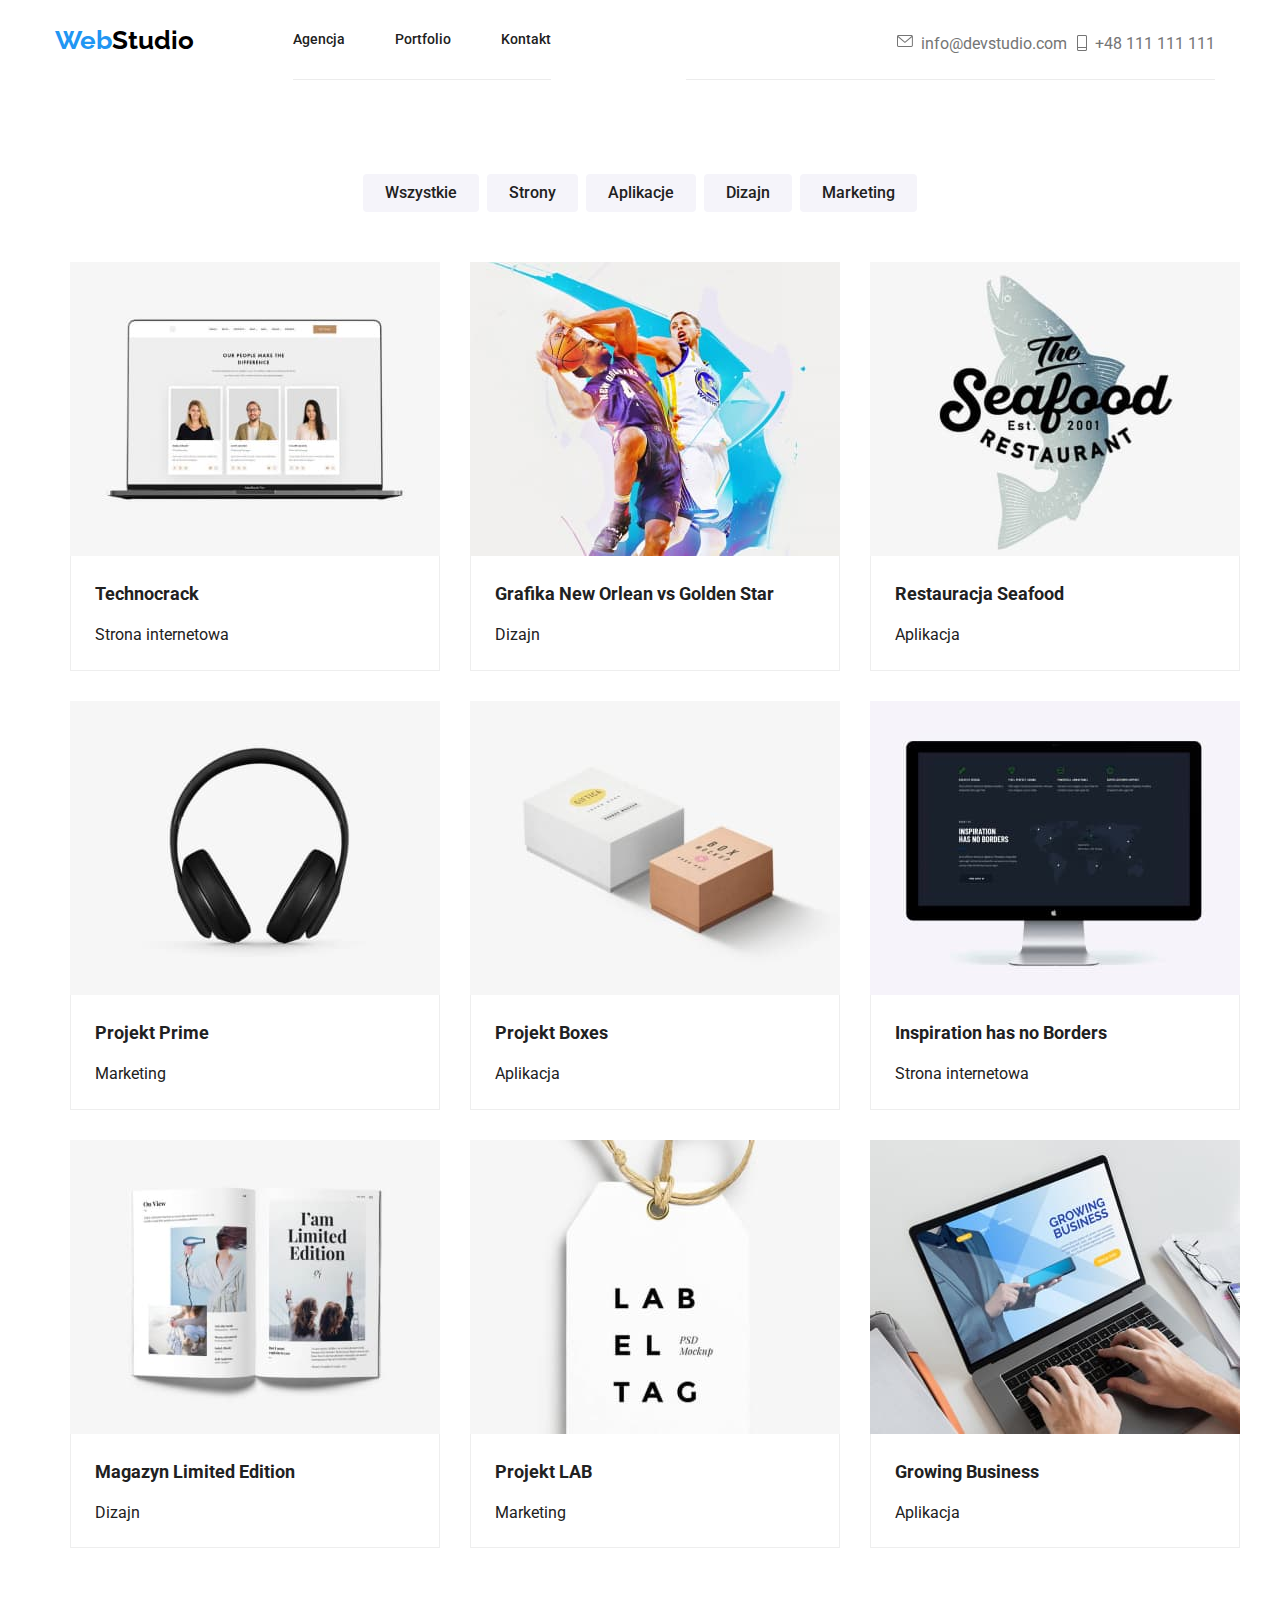
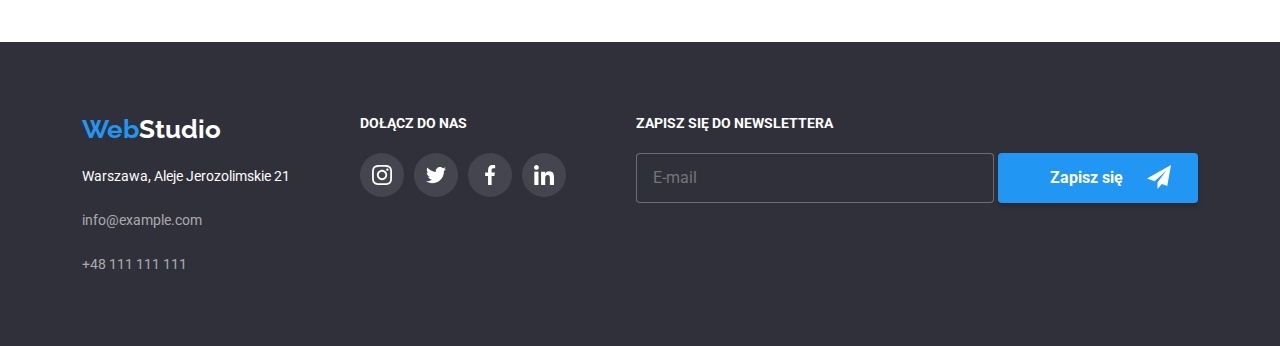
==== commit 972ed4f7: "uppdated" ====
--- a/portfolio.html
+++ b/portfolio.html
@@ -18,14 +18,89 @@
     <link rel="stylesheet" href="./css/main.css" />
   </head>
   <body>
-    <header-nav>
+    <header>
+    <div class="mobile-menu__overley" data-menu>
+        <div class="mobile-menu">
+          <button class="mobile-menu__btn" type="button" data-menu-close>
+            <svg class="mobile-menu__icon" width="18.66px" height="18.66px">
+              <use href="./images/icons.svg#icon-close_24px"></use>
+            </svg>
+          </button>
+          <ul class="mobile-menu__list-nav">
+            <li class="mobile-menu__item-nav">
+              <a class="mobile-menu__link-nav" href="./index.html"
+                >Agencja</a
+              >
+            </li>
+            <li class="mobile-menu__item-nav">
+              <a class="mobile-menu__link-nav" href="./portfolio.html">Portfolio</a>
+            </li>
+            <li class="mobile-menu__item-nav">
+              <a class="mobile-menu__link-nav" href="">Kontakt</a>
+            </li>
+          </ul>
+          <ul class="mobile-menu__list-contact">
+            <li class="mobile-menu__list-contact-tel">
+              <a class="mobile-menu__link-contact-tel" href="tel:+48111111111"
+                >+48 111 111 111</a
+              >
+            </li>
+            <li class="mobile-menu__list-contact-mailto">
+              <a class="mobile-menu__link-contact-mailto" href="mailto:info@devstudio.com"
+                >info@devstudio.com</a
+              >
+            </li>
+          </ul>
+          <ul class="mobile-menu__list-social">
+            <li class="mobile-menu__item-social">
+              <a
+                class="mobile-menu__link-social"
+                href="https://www.instagram.com/"
+                target="_blank"
+                rel="nofollow noopener noreferrer"
+                aria-label="instagram"
+                >Instagram</a
+              >
+            </li>
+            <li class="mobile-menu__item-social">
+              <a
+                class="mobile-menu__link-social"
+                href="https://twitter.com/"
+                target="_blank"
+                rel="nofollow noopener noreferrer"
+                aria-label="twitter"
+                >Twitter</a
+              >
+            </li>
+            <li class="mobile-menu__item-social">
+              <a
+                class="mobile-menu__link-social"
+                href="https://www.facebook.com/"
+                target="_blank"
+                rel="nofollow noopener noreferrer"
+                aria-label="facebook"
+                >Facebook</a
+              >
+            </li>
+            <li class="mobile-menu__item-social">
+              <a
+                class="mobile-menu__link-social"
+                href="https://www.linkedin.com/"
+                target="_blank"
+                rel="nofollow noopener noreferrer"
+                aria-label="linkedin"
+                >LinkedIn</a
+              >
+            </li>
+          </ul>
+        </div>
+      </div>
       <div class="container">
         <div class="header">
           <nav class="header-content">
-            <a class="webstudio" href="/index.html"
+            <a class="webstudio" href="./index.html"
               ><span class="webstudio__logo">Web</span
-              ><span class="webstudio__logo2">Studio</span></a
-            >
+              ><span class="webstudio__logo2">Studio</span></a>
             <ul class="header-nav">
               <li>
                 <a class="header-nav__link" href="./index.html">Agencja</a>
@@ -35,26 +110,32 @@
                   >Portfolio</a
                 >
               </li>
-              <li><a class="header-nav__link" href="/kontakt">Kontakt</a></li>
+              <li>
+                <a class="header-nav__link" href="/kontakt">Kontakt</a>
+              </li>
             </ul>
+            <button class="header-nav__btn" type="button" data-menu-open>
+            <svg class="header-nav__icon-menu" width="40px" height="40px">
+              <use href="./images/icons.svg#icon-menu"></use>
+            </svg>
+          </button>
           </nav>
           <ul class="header-nav-mail">
             <li>
               <a class="header-nav-mail__contact" href="mailto:info@devstudio.com"
                 ><svg class="header-nav-mail__icon" width="16" height="12">
-                  <use href="./images/icons.svg#icon-envelope"></use></svg>info@devstudio.com</a>
-            </li>
-
+                  <use href="./images/icons.svg#icon-envelope"></use></svg>info@devstudio.com</a
+              >
+            </li>
             <li>
               <a class="header-nav-mail__contact" href="tel:+48111111111"
                 ><svg class="header-nav-mail__icon" width="10" height="16">
-                  <use href="./images/icons.svg#icon-Vector-tel"></use></svg>+48 111 111 111</a
-              >
+                  <use href="./images/icons.svg#icon-Vector-tel"></use></svg>+48 111 111 111</a>
             </li>
           </ul>
         </div>
       </div>
-    </header-nav>
+    </header>
 
     <main>
       <section>
--- a/css/main.css
+++ b/css/main.css
@@ -128,10 +128,6 @@
   }
 }
 
-/*.webstudio {
-
-
-}*/
 .footer__webstudio-link {
   font-family: "Raleway", sans-serif;
   font-style: normal;
@@ -1353,6 +1349,20 @@
     gap: 10px;
   }
 }
+@media screen and (min-width: 1200px) {
+  .header-nav-mail {
+    width: 100%;
+    display: -webkit-box;
+    display: -ms-flexbox;
+    display: flex;
+    -ms-flex-wrap: nowrap;
+        flex-wrap: nowrap;
+    gap: 10px;
+    -webkit-box-pack: end;
+        -ms-flex-pack: end;
+            justify-content: flex-end;
+  }
+}
 .header-nav-mail__btn {
   background-color: transparent;
   display: -webkit-inline-box;
@@ -1390,10 +1400,21 @@
       -ms-flex-align: center;
           align-items: center;
   height: 60px;
+  -webkit-box-pack: justify;
+      -ms-flex-pack: justify;
+          justify-content: space-between;
+  width: 100%;
 }
 @media screen and (min-width: 768px) {
   .header-content {
     height: 80px;
+  }
+}
+@media screen and (min-width: 1200px) {
+  .header-content {
+    -webkit-box-pack: left;
+        -ms-flex-pack: left;
+            justify-content: left;
   }
 }
 
@@ -1920,17 +1941,24 @@
   -webkit-box-direction: normal;
       -ms-flex-direction: row;
           flex-direction: row;
+  -ms-flex-wrap: wrap;
+      flex-wrap: wrap;
   -webkit-box-align: center;
       -ms-flex-align: center;
           align-items: center;
   -webkit-box-pack: center;
       -ms-flex-pack: center;
           justify-content: center;
-  max-width: 1200px;
   width: 100%;
   gap: 8px;
   margin-top: 94px;
   margin-bottom: 50px;
+}
+@media screen and (min-width: 1200px) {
+  .portfolio {
+    -ms-flex-wrap: nowrap;
+        flex-wrap: nowrap;
+  }
 }
 
 .grid__title {
@@ -1962,17 +1990,36 @@
   -webkit-box-align: center;
       -ms-flex-align: center;
           align-items: center;
-  -webkit-box-pack: justify;
-      -ms-flex-pack: justify;
-          justify-content: space-between;
-  max-width: 1200px;
+  -webkit-box-pack: center;
+      -ms-flex-pack: center;
+          justify-content: center;
+  width: 100%;
   gap: 30px;
   margin-bottom: 94px;
 }
+@media screen and (min-width: 786px) {
+  .grid {
+    -webkit-box-pack: justify;
+        -ms-flex-pack: justify;
+            justify-content: space-between;
+    margin-left: 15px;
+    margin-right: 15px;
+  }
+}
 
 .grid__item {
-  -ms-flex-preferred-size: calc((100% - 60px) / 3);
-      flex-basis: calc((100% - 60px) / 3);
+  -ms-flex-wrap: wrap;
+      flex-wrap: wrap;
+  -webkit-box-orient: horizontal;
+  -webkit-box-direction: normal;
+      -ms-flex-direction: row;
+          flex-direction: row;
+}
+@media screen and (min-width: 1200px) {
+  .grid__item {
+    -ms-flex-preferred-size: calc((100% - 60px) / 3);
+        flex-basis: calc((100% - 60px) / 3);
+  }
 }
 
 .grid__border-img {
